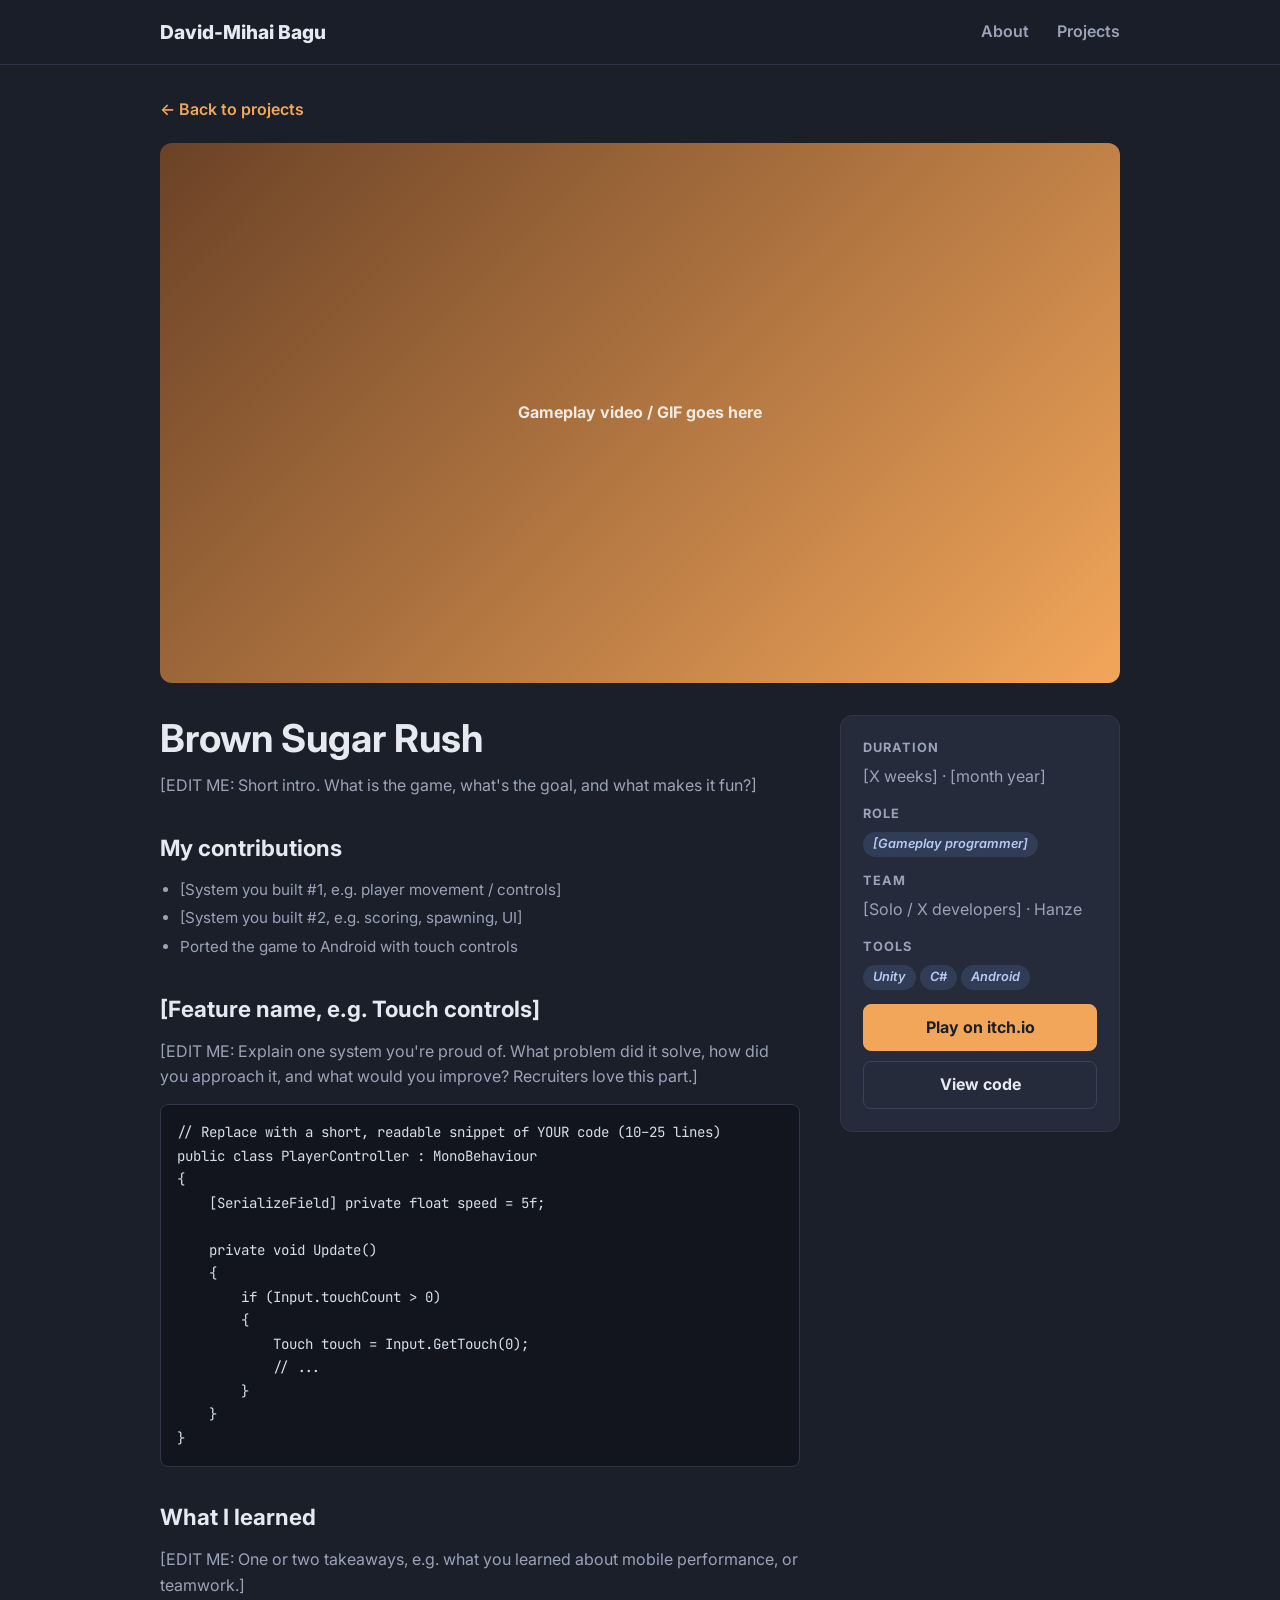
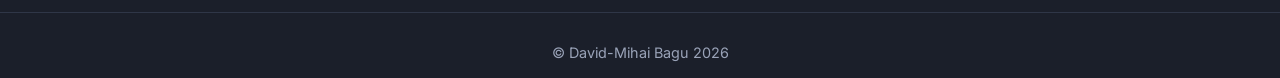
==== projects/brown-sugar-rush.html @ dc378e09 "Add files via upload" ====
<!DOCTYPE html>
<html lang="en">
<head>
  <meta charset="UTF-8">
  <meta name="viewport" content="width=device-width, initial-scale=1.0">
  <title>Brown Sugar Rush | David-Mihai Bagu</title>
  <link rel="preconnect" href="https://fonts.googleapis.com">
  <link href="https://fonts.googleapis.com/css2?family=Inter:wght@400;600;700;800&family=JetBrains+Mono&display=swap" rel="stylesheet">
  <!-- "../" because this page is inside the projects/ folder -->
  <link rel="stylesheet" href="../style.css">
</head>
<body>

  <header>
    <div class="container">
      <a href="../index.html" class="logo">David-Mihai Bagu</a>
      <nav>
        <a href="../index.html#about">About</a>
        <a href="../index.html#projects">Projects</a>
      </nav>
    </div>
  </header>

  <main class="container">
    <a class="back" href="../index.html#projects">← Back to projects</a>

    <!-- Replace this div with a video or GIF, for example:
         <video class="project-hero" src="../assets/video/brown-sugar-rush.mp4" autoplay muted loop playsinline></video>
         or a YouTube embed:
         <iframe class="project-hero" src="https://www.youtube.com/embed/VIDEO_ID" allowfullscreen></iframe> -->
    <div class="project-hero">Gameplay video / GIF goes here</div>

    <div class="project-layout">

      <!-- ===== Main content ===== -->
      <article>
        <h1>Brown Sugar Rush</h1>
        <p>[EDIT ME: Short intro. What is the game, what's the goal, and what makes it fun?]</p>

        <h2>My contributions</h2>
        <ul class="contrib">
          <li>[System you built #1, e.g. player movement / controls]</li>
          <li>[System you built #2, e.g. scoring, spawning, UI]</li>
          <li>Ported the game to Android with touch controls</li>
        </ul>

        <h2>[Feature name, e.g. Touch controls]</h2>
        <p>[EDIT ME: Explain one system you're proud of. What problem did it solve, how did you approach it, and what would you improve? Recruiters love this part.]</p>

        <pre><code>// Replace with a short, readable snippet of YOUR code (10–25 lines)
public class PlayerController : MonoBehaviour
{
    [SerializeField] private float speed = 5f;

    private void Update()
    {
        if (Input.touchCount > 0)
        {
            Touch touch = Input.GetTouch(0);
            // ...
        }
    }
}</code></pre>

        <h2>What I learned</h2>
        <p>[EDIT ME: One or two takeaways, e.g. what you learned about mobile performance, or teamwork.]</p>
      </article>

      <!-- ===== Info sidebar ===== -->
      <aside class="sidebar">
        <h3>Duration</h3>
        <p>[X weeks] · [month year]</p>

        <h3>Role</h3>
        <p><i class="tag">[Gameplay programmer]</i></p>

        <h3>Team</h3>
        <p>[Solo / X developers] · Hanze</p>

        <h3>Tools</h3>
        <p><i class="tag">Unity</i> <i class="tag">C#</i> <i class="tag">Android</i></p>

        <a class="btn primary" href="https://YOUR-NAME.itch.io/brown-sugar-rush" target="_blank">Play on itch.io</a>
        <a class="btn" href="https://github.com/YOUR-USERNAME/brown-sugar-rush" target="_blank">View code</a>
      </aside>

    </div>
  </main>

  <footer>
    <div class="container">
      <p>© David-Mihai Bagu 2026</p>
    </div>
  </footer>

</body>
</html>
---- style.css ----
/* ===== Colors & basics — change these to restyle the whole site ===== */
:root {
  --bg: #1b1f2a;
  --bg-card: #252b3a;
  --bg-card-hover: #2d3446;
  --text: #e6e9f0;
  --text-muted: #9aa3b8;
  --accent: #f2a65a;      /* main highlight color */
  --accent-2: #6c8cd5;    /* tags / secondary */
  --radius: 12px;
  --max-width: 1000px;
}

* { box-sizing: border-box; margin: 0; padding: 0; }

html { scroll-behavior: smooth; }

body {
  background: var(--bg);
  color: var(--text);
  font-family: "Inter", system-ui, -apple-system, "Segoe UI", sans-serif;
  line-height: 1.6;
}

a { color: var(--accent); text-decoration: none; }
a:hover { text-decoration: underline; }

img, video { max-width: 100%; display: block; }

.container {
  max-width: var(--max-width);
  margin: 0 auto;
  padding: 0 20px;
}

/* ===== Header / nav ===== */
header {
  position: sticky;
  top: 0;
  z-index: 10;
  background: rgba(27, 31, 42, 0.92);
  backdrop-filter: blur(8px);
  border-bottom: 1px solid #2f3647;
}

header .container {
  display: flex;
  align-items: center;
  justify-content: space-between;
  height: 64px;
}

.logo {
  font-weight: 800;
  font-size: 1.2rem;
  color: var(--text);
}
.logo:hover { text-decoration: none; color: var(--accent); }

nav a {
  color: var(--text-muted);
  margin-left: 24px;
  font-weight: 600;
}
nav a:hover { color: var(--text); text-decoration: none; }

/* ===== Sections ===== */
section { padding: 64px 0; }

h2.section-title {
  font-size: 1.8rem;
  margin-bottom: 28px;
  position: relative;
  display: inline-block;
}
h2.section-title::after {
  content: "";
  position: absolute;
  left: 0;
  bottom: -6px;
  width: 40%;
  height: 4px;
  border-radius: 2px;
  background: var(--accent);
}

/* ===== About ===== */
.about {
  display: grid;
  grid-template-columns: 220px 1fr;
  gap: 40px;
  align-items: start;
}

.about-photo {
  width: 220px;
  aspect-ratio: 1;
  border-radius: 50%;
  object-fit: cover;
  background: linear-gradient(135deg, var(--accent), var(--accent-2));
  border: 4px solid var(--bg-card);
}

.about p { margin-bottom: 14px; color: var(--text-muted); }
.about p strong { color: var(--text); }

.socials { display: flex; gap: 12px; margin: 18px 0; flex-wrap: wrap; }

.btn {
  display: inline-block;
  padding: 10px 18px;
  border-radius: 8px;
  font-weight: 700;
  background: var(--bg-card);
  color: var(--text);
  border: 1px solid #3a4258;
  transition: background 0.2s, transform 0.2s;
}
.btn:hover { background: var(--bg-card-hover); transform: translateY(-2px); text-decoration: none; }

.btn.primary { background: var(--accent); color: #1b1f2a; border-color: var(--accent); }
.btn.primary:hover { background: #f5b877; }

/* ===== Project cards ===== */
.projects {
  display: grid;
  grid-template-columns: repeat(auto-fill, minmax(300px, 1fr));
  gap: 24px;
}

.card {
  display: block;
  background: var(--bg-card);
  border-radius: var(--radius);
  overflow: hidden;
  color: var(--text);
  border: 1px solid #2f3647;
  transition: transform 0.25s, box-shadow 0.25s, border-color 0.25s;
}
.card:hover {
  transform: translateY(-6px);
  box-shadow: 0 12px 28px rgba(0, 0, 0, 0.35);
  border-color: var(--accent);
  text-decoration: none;
}

.card-thumb {
  aspect-ratio: 16 / 9;
  width: 100%;
  object-fit: cover;
  background: linear-gradient(135deg, #6b4226, var(--accent));
}

.card-body { padding: 18px 20px 22px; }
.card-body h3 { font-size: 1.3rem; margin-bottom: 8px; }
.card-body p { color: var(--text-muted); font-size: 0.95rem; margin-bottom: 12px; }

/* time / tools / role info row */
.meta {
  display: flex;
  flex-direction: column;
  gap: 6px;
  margin-bottom: 14px;
  font-size: 0.9rem;
  color: var(--text-muted);
}
.meta span { display: flex; gap: 8px; align-items: center; flex-wrap: wrap; }

.tag {
  display: inline-block;
  padding: 2px 10px;
  border-radius: 999px;
  font-size: 0.8rem;
  font-weight: 600;
  background: rgba(108, 140, 213, 0.18);
  color: #b9c9f0;
}

ul.contrib { padding-left: 20px; color: var(--text-muted); font-size: 0.95rem; }
ul.contrib li { margin-bottom: 4px; }

/* ===== Project page ===== */
.project-hero {
  aspect-ratio: 16 / 9;
  width: 100%;
  border-radius: var(--radius);
  background: linear-gradient(135deg, #6b4226, var(--accent));
  display: flex;
  align-items: center;
  justify-content: center;
  color: rgba(255, 255, 255, 0.85);
  font-weight: 700;
  margin-bottom: 32px;
  overflow: hidden;
}

.project-layout {
  display: grid;
  grid-template-columns: 1fr 280px;
  gap: 40px;
  align-items: start;
}

.project-layout h1 { font-size: 2.4rem; line-height: 1.2; margin-bottom: 12px; }
.project-layout h2 { font-size: 1.4rem; margin: 32px 0 12px; }
.project-layout p { color: var(--text-muted); margin-bottom: 14px; }

.sidebar {
  background: var(--bg-card);
  border-radius: var(--radius);
  padding: 22px;
  border: 1px solid #2f3647;
  position: sticky;
  top: 88px;
}
.sidebar h3 {
  font-size: 0.8rem;
  text-transform: uppercase;
  letter-spacing: 0.08em;
  color: var(--text-muted);
  margin: 14px 0 6px;
}
.sidebar h3:first-child { margin-top: 0; }
.sidebar .btn { display: block; text-align: center; margin-top: 10px; }

pre {
  background: #12151d;
  border: 1px solid #2f3647;
  border-radius: 8px;
  padding: 16px;
  overflow-x: auto;
  font-size: 0.88rem;
  margin-bottom: 14px;
}
code { font-family: "JetBrains Mono", Consolas, monospace; color: #d6deeb; }

.back { display: inline-block; margin: 32px 0 20px; font-weight: 600; }

/* ===== Footer ===== */
footer {
  border-top: 1px solid #2f3647;
  padding: 28px 0;
  text-align: center;
  color: var(--text-muted);
  font-size: 0.9rem;
}
footer .socials { justify-content: center; }

/* ===== Phones ===== */
@media (max-width: 760px) {
  .about { grid-template-columns: 1fr; }
  .about-photo { width: 160px; margin: 0 auto; }
  .project-layout { grid-template-columns: 1fr; }
  .sidebar { position: static; }
  nav a { margin-left: 14px; }
  .project-layout h1 { font-size: 1.9rem; }
}
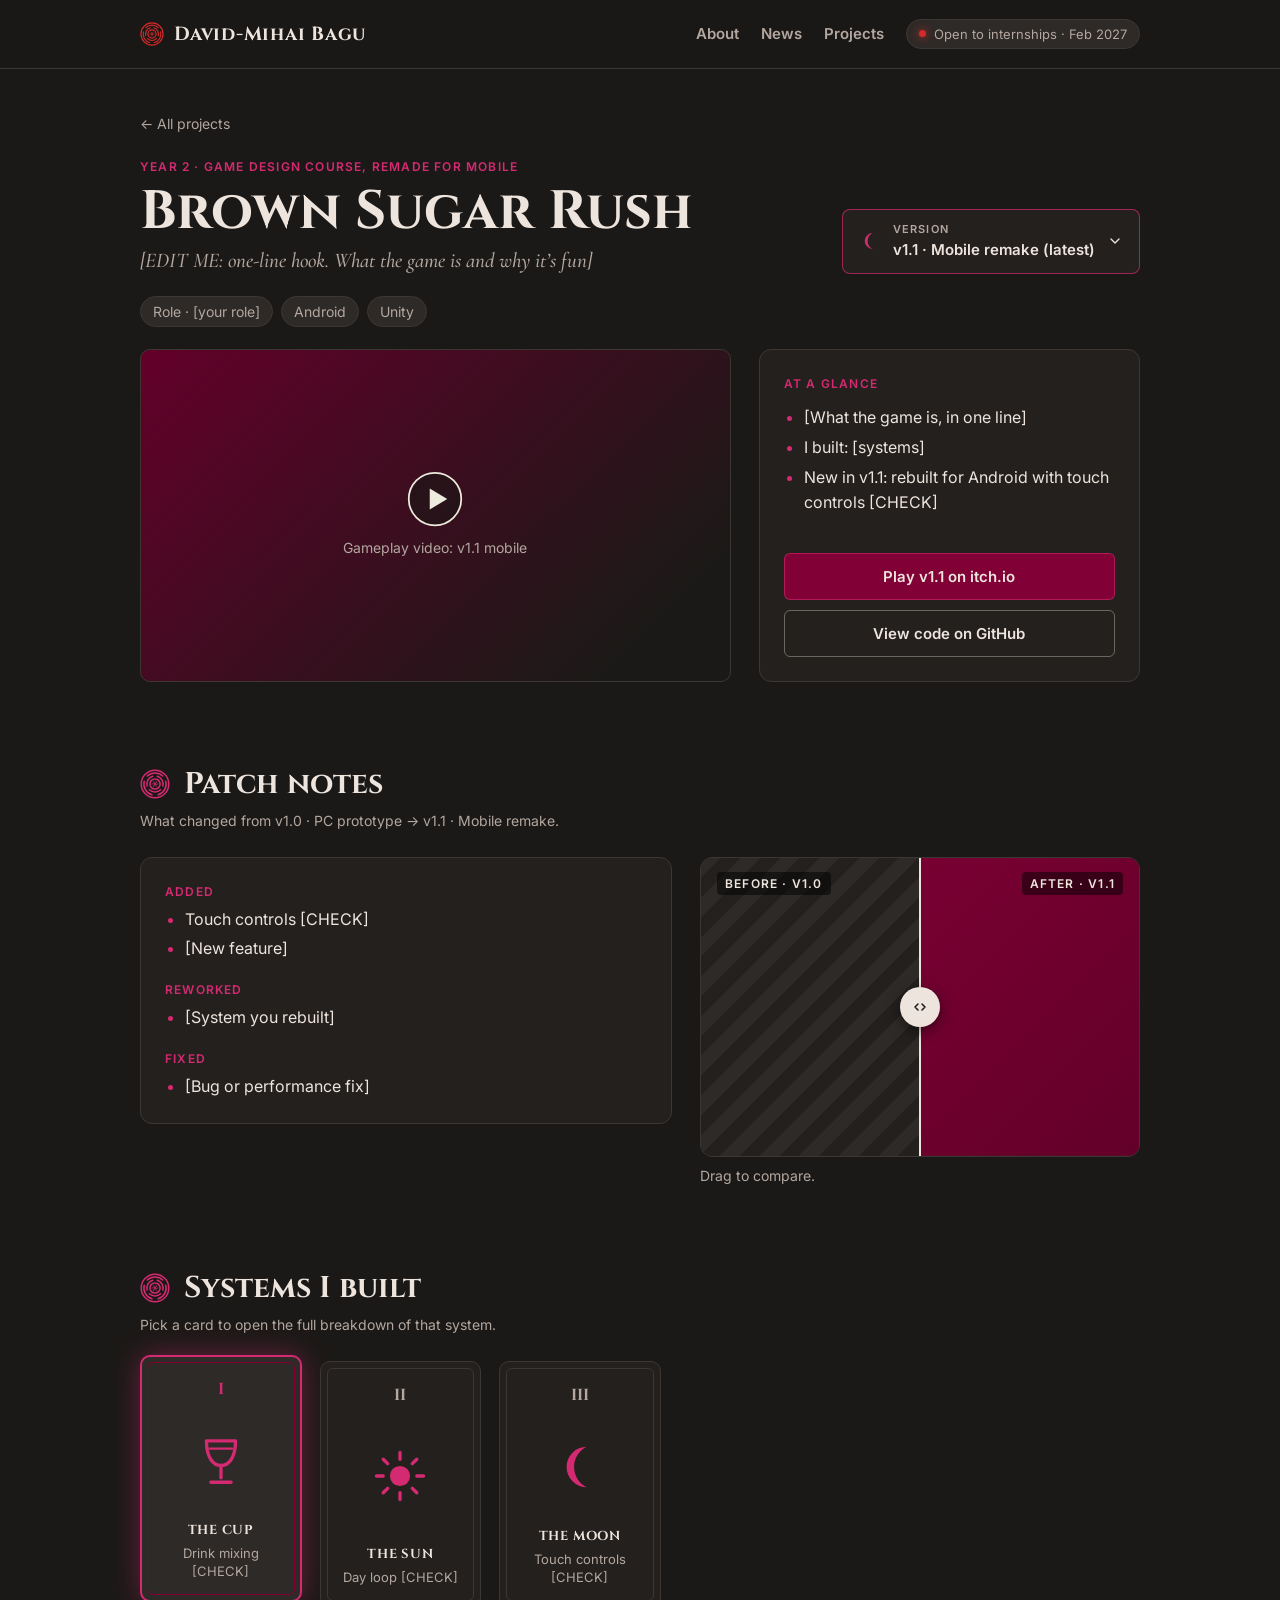
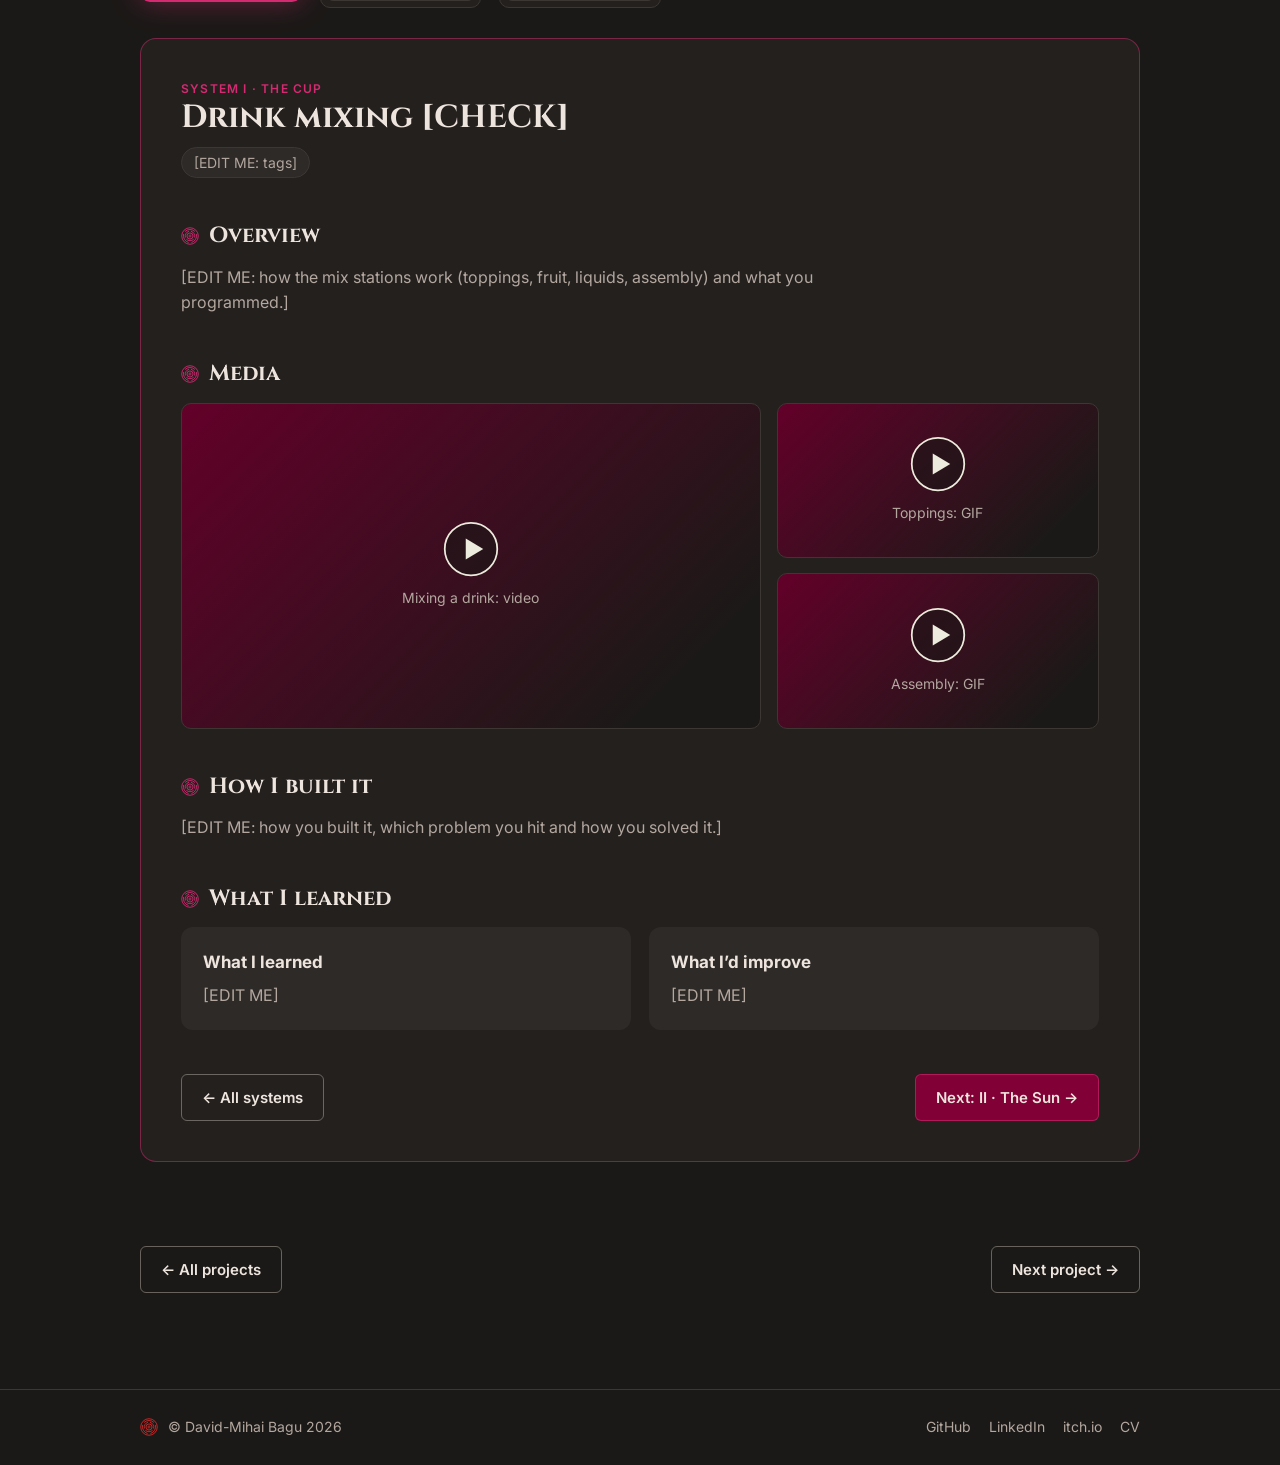
==== commit c1b11ac4: "Style Update" ====
--- a/projects/brown-sugar-rush.html
+++ b/projects/brown-sugar-rush.html
@@ -1,97 +1,23 @@
-<!DOCTYPE html>
+<!doctype html>
 <html lang="en">
 <head>
-  <meta charset="UTF-8">
-  <meta name="viewport" content="width=device-width, initial-scale=1.0">
-  <title>Brown Sugar Rush | David-Mihai Bagu</title>
+  <meta charset="utf-8">
+  <meta name="viewport" content="width=device-width, initial-scale=1, viewport-fit=cover">
+  <title>Project | David-Mihai Bagu</title>
+  <meta name="theme-color" content="#1B1717">
   <link rel="preconnect" href="https://fonts.googleapis.com">
-  <link href="https://fonts.googleapis.com/css2?family=Inter:wght@400;600;700;800&family=JetBrains+Mono&display=swap" rel="stylesheet">
-  <!-- "../" because this page is inside the projects/ folder -->
-  <link rel="stylesheet" href="../style.css">
+  <link rel="preconnect" href="https://fonts.gstatic.com" crossorigin>
+  <link rel="stylesheet" href="https://fonts.googleapis.com/css2?family=Cinzel:wght@400;700&family=Cormorant+Garamond:ital,wght@1,500&family=Inter:wght@400;600;700&family=JetBrains+Mono:wght@400&display=swap">
+  <link rel="stylesheet" href="../assets/css/site.css">
+  <script>window.ROOT = "../"; window.PROJECT_ID = "brown-sugar-rush";</script>
 </head>
 <body>
-
-  <header>
-    <div class="container">
-      <a href="../index.html" class="logo">David-Mihai Bagu</a>
-      <nav>
-        <a href="../index.html#about">About</a>
-        <a href="../index.html#projects">Projects</a>
-      </nav>
-    </div>
-  </header>
-
-  <main class="container">
-    <a class="back" href="../index.html#projects">← Back to projects</a>
-
-    <!-- Replace this div with a video or GIF, for example:
-         <video class="project-hero" src="../assets/video/brown-sugar-rush.mp4" autoplay muted loop playsinline></video>
-         or a YouTube embed:
-         <iframe class="project-hero" src="https://www.youtube.com/embed/VIDEO_ID" allowfullscreen></iframe> -->
-    <div class="project-hero">Gameplay video / GIF goes here</div>
-
-    <div class="project-layout">
-
-      <!-- ===== Main content ===== -->
-      <article>
-        <h1>Brown Sugar Rush</h1>
-        <p>[EDIT ME: Short intro. What is the game, what's the goal, and what makes it fun?]</p>
-
-        <h2>My contributions</h2>
-        <ul class="contrib">
-          <li>[System you built #1, e.g. player movement / controls]</li>
-          <li>[System you built #2, e.g. scoring, spawning, UI]</li>
-          <li>Ported the game to Android with touch controls</li>
-        </ul>
-
-        <h2>[Feature name, e.g. Touch controls]</h2>
-        <p>[EDIT ME: Explain one system you're proud of. What problem did it solve, how did you approach it, and what would you improve? Recruiters love this part.]</p>
-
-        <pre><code>// Replace with a short, readable snippet of YOUR code (10–25 lines)
-public class PlayerController : MonoBehaviour
-{
-    [SerializeField] private float speed = 5f;
-
-    private void Update()
-    {
-        if (Input.touchCount > 0)
-        {
-            Touch touch = Input.GetTouch(0);
-            // ...
-        }
-    }
-}</code></pre>
-
-        <h2>What I learned</h2>
-        <p>[EDIT ME: One or two takeaways, e.g. what you learned about mobile performance, or teamwork.]</p>
-      </article>
-
-      <!-- ===== Info sidebar ===== -->
-      <aside class="sidebar">
-        <h3>Duration</h3>
-        <p>[X weeks] · [month year]</p>
-
-        <h3>Role</h3>
-        <p><i class="tag">[Gameplay programmer]</i></p>
-
-        <h3>Team</h3>
-        <p>[Solo / X developers] · Hanze</p>
-
-        <h3>Tools</h3>
-        <p><i class="tag">Unity</i> <i class="tag">C#</i> <i class="tag">Android</i></p>
-
-        <a class="btn primary" href="https://YOUR-NAME.itch.io/brown-sugar-rush" target="_blank">Play on itch.io</a>
-        <a class="btn" href="https://github.com/YOUR-USERNAME/brown-sugar-rush" target="_blank">View code</a>
-      </aside>
-
-    </div>
-  </main>
-
-  <footer>
-    <div class="container">
-      <p>© David-Mihai Bagu 2026</p>
-    </div>
-  </footer>
-
+  <header id="site-header" class="site-header"></header>
+  <main class="wrap" id="page"></main>
+  <footer id="site-footer" class="site-footer"></footer>
+  <div class="modal-shade" id="modal-shade" hidden><div class="modal" role="dialog" aria-modal="true" aria-labelledby="modal-name" id="modal"></div></div>
+  <script src="../data/site.js"></script>
+  <script src="../assets/js/site.js"></script>
+  <script src="../assets/js/project.js"></script>
 </body>
 </html>
--- a/assets/css/site.css
+++ b/assets/css/site.css
@@ -0,0 +1,276 @@
+/* =====================================================================
+   David-Mihai Bagu – portfolio
+   Brand palette. Project pages shift the hue of these per game (see site.js).
+   ===================================================================== */
+:root {
+  --noir: #1B1717;
+  --noir-2: #231E1E;
+  --noir-3: #2E2727;
+  --line: #3D3333;
+  --cotton: #EDEBDD;
+  --cotton-muted: #B3AC9F;
+  --cherry: #810100;
+  --maroon: #630000;
+  --red: #D42A2A;
+  --brand: #D42A2A;          /* never hue-shifted: logo + status dot */
+  --code-k: #E46A6A;
+  --glow: rgba(212, 42, 42, 0.42);
+  --shade: rgba(10, 6, 6, 0.72);
+
+  --display: "Cinzel", "Trajan Pro", Georgia, serif;
+  --body: "Inter", system-ui, -apple-system, "Segoe UI", sans-serif;
+  --mono: "JetBrains Mono", ui-monospace, Consolas, monospace;
+  --flavor: "Cormorant Garamond", Georgia, serif;
+
+  --radius: 12px;
+  color-scheme: dark;
+}
+* { box-sizing: border-box; }
+[hidden] { display: none !important; }
+html { scroll-behavior: smooth; }
+@media (prefers-reduced-motion: reduce) { html { scroll-behavior: auto; } *, *::before, *::after { transition: none !important; animation: none !important; } }
+body { margin: 0; background: var(--noir); color: var(--cotton); font-family: var(--body); font-size: 16px; line-height: 1.6; }
+body::before { content: ""; position: fixed; inset: 0 0 auto; height: env(safe-area-inset-top, 0px); z-index: 30; background: var(--noir); }
+a { color: inherit; }
+button { font: inherit; color: inherit; }
+img, video { max-width: 100%; display: block; }
+:focus-visible { outline: 2px solid var(--red); outline-offset: 3px; border-radius: 6px; }
+
+.wrap { max-width: 1040px; margin: 0 auto; padding-left: max(20px, env(safe-area-inset-left, 0px)); padding-right: max(20px, env(safe-area-inset-right, 0px)); }
+
+/* ---------- header ---------- */
+.site-header { position: sticky; top: env(safe-area-inset-top, 0px); z-index: 20; background: color-mix(in srgb, var(--noir) 94%, transparent); backdrop-filter: blur(8px); border-bottom: 1px solid var(--line); }
+.site-header .wrap { display: flex; align-items: center; justify-content: space-between; gap: 16px; min-height: 68px; flex-wrap: wrap; padding-block: 10px; }
+.brand { display: flex; align-items: center; gap: 10px; text-decoration: none; font-family: var(--display); font-weight: 700; font-size: 19px; letter-spacing: .04em; }
+.brand svg { width: 24px; height: 24px; color: var(--brand); flex: none; }
+.nav { display: flex; align-items: center; gap: 22px; flex-wrap: wrap; font-weight: 600; font-size: 15px; }
+.nav a { color: var(--cotton-muted); text-decoration: none; }
+.nav a:hover { color: var(--cotton); }
+.pill-status { display: inline-flex; align-items: center; gap: 8px; padding: 4px 12px; border-radius: 999px; background: var(--noir-3); border: 1px solid var(--line); color: var(--cotton-muted); font-weight: 400; font-size: 13px; text-decoration: none; }
+.pill-status::before { content: ""; width: 7px; height: 7px; border-radius: 50%; background: var(--brand); box-shadow: 0 0 8px var(--brand); }
+
+/* ---------- shared ---------- */
+main { display: flex; flex-direction: column; gap: 84px; padding-block: 44px 96px; }
+.eyebrow { font-size: 12px; font-weight: 600; letter-spacing: .1em; text-transform: uppercase; color: var(--red); margin: 0; }
+.muted { color: var(--cotton-muted); }
+.small { font-size: 14px; line-height: 1.5; }
+.section-title { display: flex; align-items: center; gap: 14px; margin: 0; font-family: var(--display); font-weight: 700; font-size: clamp(24px, 3.4vw, 30px); line-height: 1.2; text-wrap: balance; }
+.section-title svg { width: 30px; height: 30px; color: var(--red); flex: none; }
+.section-head { display: flex; flex-direction: column; gap: 8px; margin-bottom: 26px; }
+.section-head p { margin: 0; }
+.chips { display: flex; flex-wrap: wrap; gap: 8px; }
+.chip { display: inline-flex; align-items: center; padding: 4px 12px; border-radius: 999px; background: var(--noir-3); border: 1px solid var(--line); color: var(--cotton-muted); font-size: 14px; line-height: 1.5; white-space: nowrap; }
+.chip.accent { border-color: color-mix(in srgb, var(--red) 60%, transparent); color: var(--cotton); }
+button.chip { cursor: pointer; }
+button.chip:hover { border-color: var(--red); color: var(--cotton); }
+.btn { display: inline-flex; align-items: center; justify-content: center; gap: 8px; padding: 12px 20px; border-radius: 6px; font-weight: 600; font-size: 15px; line-height: 1.4; text-decoration: none; cursor: pointer; border: 1px solid rgba(179, 172, 159, .5); background: transparent; color: var(--cotton); transition: transform .15s, background .15s, border-color .15s, box-shadow .15s; }
+.btn:hover { transform: translateY(-2px); border-color: var(--cotton); }
+.btn.primary { background: var(--cherry); border-color: color-mix(in srgb, var(--red) 60%, transparent); }
+.btn.primary:hover { background: color-mix(in srgb, var(--cherry) 88%, var(--cotton)); box-shadow: 0 6px 22px var(--glow); }
+.btn-row { display: flex; flex-wrap: wrap; gap: 10px; }
+.card { background: var(--noir-2); border: 1px solid var(--line); border-radius: var(--radius); }
+.bullets { margin: 0; padding-left: 20px; display: flex; flex-direction: column; gap: 4px; }
+.bullets li::marker { color: var(--red); }
+.empty { padding: 24px; color: var(--cotton-muted); }
+
+/* media */
+.media { margin: 0; position: relative; aspect-ratio: 16 / 9; max-width: 100%; border-radius: 10px; overflow: hidden; background: linear-gradient(135deg, var(--maroon), var(--noir) 85%); display: flex; flex-direction: column; align-items: center; justify-content: center; gap: 10px; border: 1px solid var(--line); color: var(--cotton-muted); font-size: 14px; text-align: center; padding: 12px; }
+.media svg { width: 56px; height: 56px; }
+.media.filled { padding: 0; background: var(--noir); }
+.media.filled img, .media.filled video, .media.filled iframe { width: 100%; height: 100%; object-fit: cover; border: 0; }
+.media.filled figcaption { position: absolute; left: 10px; bottom: 10px; background: rgba(0,0,0,.6); color: var(--cotton); padding: 3px 10px; border-radius: 6px; font-size: 13px; pointer-events: none; }
+
+/* ---------- footer & toast ---------- */
+.site-footer { border-top: 1px solid var(--line); }
+.site-footer .wrap { display: flex; align-items: center; justify-content: space-between; gap: 16px; flex-wrap: wrap; padding-block: 26px; }
+.site-footer .left { display: flex; align-items: center; gap: 10px; font-size: 14px; color: var(--cotton-muted); }
+.site-footer .left svg { width: 18px; height: 18px; color: var(--brand); }
+.site-footer .links { display: flex; gap: 18px; flex-wrap: wrap; font-size: 14px; }
+.site-footer .links a { color: var(--cotton-muted); text-decoration: none; }
+.site-footer .links a:hover { color: var(--cotton); }
+.toast { position: fixed; left: 50%; bottom: calc(24px + env(safe-area-inset-bottom, 0px)); transform: translateX(-50%); z-index: 50; background: var(--noir-3); border: 1px solid var(--red); color: var(--cotton); padding: 10px 16px; border-radius: 8px; font-size: 14px; box-shadow: 0 10px 30px rgba(0,0,0,.5); max-width: calc(100vw - 32px); }
+
+/* =====================================================================
+   HOMEPAGE
+   ===================================================================== */
+.intro { display: grid; grid-template-columns: minmax(0, 1fr) 260px; gap: 48px; align-items: center; }
+.intro h1 { margin: 6px 0 4px; font-family: var(--display); font-weight: 700; font-size: clamp(36px, 6vw, 58px); line-height: 1.05; text-wrap: balance; }
+.intro .tagline { margin: 0 0 18px; font-family: var(--flavor); font-style: italic; font-weight: 500; font-size: 22px; color: var(--cotton-muted); }
+.intro .about { display: flex; flex-direction: column; gap: 12px; max-width: 62ch; }
+.intro .about p { margin: 0; color: var(--cotton-muted); }
+.intro .about strong { color: var(--cotton); font-weight: 600; }
+.intro .btn-row { margin-top: 22px; }
+.portrait { position: relative; aspect-ratio: 150 / 230; max-width: 100%; padding: 8px; border-radius: 14px; background: var(--noir-2); border: 2px solid var(--red); box-shadow: 0 0 34px var(--glow); }
+.portrait .inner { height: 100%; border: 1px solid var(--cherry); border-radius: 8px; display: flex; flex-direction: column; align-items: center; justify-content: space-between; padding: 16px 10px; overflow: hidden; text-align: center; }
+.portrait .num, .portrait .ttl { font-family: var(--display); font-weight: 700; letter-spacing: .08em; }
+.portrait .num { color: var(--red); }
+.portrait .ttl { font-size: 14px; text-transform: uppercase; }
+.portrait .photo { width: 100%; flex: 1; margin: 12px 0; border-radius: 6px; overflow: hidden; display: grid; place-items: center; }
+.portrait .photo img { width: 100%; height: 100%; object-fit: cover; }
+.portrait .photo svg { width: 96px; height: 96px; color: var(--red); }
+
+.copy-email { font-family: var(--mono); font-size: 14px; }
+
+/* news */
+.news { display: flex; flex-direction: column; gap: 12px; }
+.news-item { display: grid; grid-template-columns: 110px minmax(0, 1fr) auto; gap: 18px; align-items: center; padding: 16px 20px; border-radius: var(--radius); background: var(--noir-2); border: 1px solid var(--line); text-decoration: none; transition: border-color .15s, transform .15s, box-shadow .15s; }
+.news-item:hover { border-color: var(--item-accent, var(--red)); transform: translateX(4px); box-shadow: 0 0 22px color-mix(in srgb, var(--item-accent, var(--red)) 35%, transparent); }
+.news-item time { font-size: 13px; color: var(--cotton-muted); font-variant-numeric: tabular-nums; }
+.news-item .what { display: flex; flex-direction: column; min-width: 0; }
+.news-item .what b { font-weight: 600; }
+.news-item .what span { font-size: 14px; color: var(--cotton-muted); }
+.news-item .tag { font-size: 12px; font-weight: 600; letter-spacing: .08em; text-transform: uppercase; color: var(--item-accent, var(--red)); white-space: nowrap; }
+
+/* project grid */
+.projects { display: grid; grid-template-columns: repeat(auto-fill, minmax(min(300px, 100%), 1fr)); gap: 22px; }
+.pcard { display: flex; flex-direction: column; text-decoration: none; background: var(--noir-2); border: 1px solid var(--line); border-radius: var(--radius); overflow: hidden; transition: transform .2s, border-color .2s, box-shadow .2s; }
+.pcard:hover, .pcard:focus-visible { transform: translateY(-6px); border-color: var(--pc-accent); box-shadow: 0 0 30px var(--pc-glow); }
+.pcard .cover { position: relative; aspect-ratio: 16 / 9; background: linear-gradient(135deg, var(--pc-deep), var(--noir) 85%); display: grid; place-items: center; }
+.pcard .cover img { width: 100%; height: 100%; object-fit: cover; position: absolute; inset: 0; }
+.pcard .cover svg { width: 64px; height: 64px; color: var(--pc-accent); opacity: .9; }
+.pcard .cover .badge { position: absolute; top: 10px; left: 10px; font-size: 11px; font-weight: 600; letter-spacing: .08em; text-transform: uppercase; padding: 3px 9px; border-radius: 999px; background: rgba(0,0,0,.55); color: var(--cotton); }
+.pcard .body { padding: 18px 20px 22px; display: flex; flex-direction: column; gap: 8px; flex: 1; }
+.pcard h3 { margin: 0; font-family: var(--display); font-weight: 700; font-size: 21px; line-height: 1.25; }
+.pcard .meta { font-size: 13px; color: var(--cotton-muted); }
+.pcard p { margin: 0; font-size: 15px; color: var(--cotton-muted); }
+.pcard .chips { margin-top: auto; padding-top: 8px; }
+.pcard .chip { font-size: 13px; padding: 2px 10px; }
+
+/* contact band */
+.contact { padding: clamp(24px, 4vw, 40px); display: grid; grid-template-columns: minmax(0, 1fr) auto; gap: 24px; align-items: center; border-color: color-mix(in srgb, var(--red) 50%, transparent); }
+.contact h2 { margin: 0 0 6px; font-family: var(--display); font-size: clamp(22px, 3vw, 28px); }
+.contact p { margin: 0; color: var(--cotton-muted); }
+
+/* =====================================================================
+   PROJECT PAGE
+   ===================================================================== */
+.crumb { font-size: 14px; color: var(--cotton-muted); text-decoration: none; }
+.crumb:hover { color: var(--cotton); }
+.hero { display: flex; flex-direction: column; gap: 22px; }
+.title-row { display: flex; align-items: flex-end; justify-content: space-between; gap: 24px; flex-wrap: wrap; }
+.title-col { display: flex; flex-direction: column; gap: 6px; min-width: 0; flex: 1 1 420px; }
+.title-col h1 { margin: 0; font-family: var(--display); font-weight: 700; font-size: clamp(34px, 6vw, 54px); line-height: 1.08; text-wrap: balance; }
+.hook { margin: 0; font-family: var(--flavor); font-style: italic; font-weight: 500; font-size: 21px; line-height: 1.3; color: var(--cotton-muted); }
+
+.version { position: relative; flex: 0 0 auto; }
+.version-btn { display: flex; align-items: center; gap: 12px; min-width: 280px; max-width: 100%; padding: 11px 16px; text-align: left; cursor: pointer; background: var(--noir-2); border: 1px solid color-mix(in srgb, var(--red) 70%, transparent); border-radius: 8px; transition: box-shadow .15s, background .15s; }
+.version-btn:hover, .version-btn[aria-expanded="true"] { background: var(--noir-3); box-shadow: 0 0 22px var(--glow); }
+.version-btn.static { cursor: default; }
+.version-btn.static:hover { box-shadow: none; background: var(--noir-2); }
+.version-btn .moon { width: 22px; height: 22px; color: var(--red); flex: none; }
+.version-btn .vtext { display: flex; flex-direction: column; flex: 1; min-width: 0; }
+.version-btn .vlabel { font-size: 11px; font-weight: 600; letter-spacing: .1em; text-transform: uppercase; color: var(--cotton-muted); }
+.version-btn .vname { font-weight: 600; font-size: 15px; }
+.version-btn .chev { width: 16px; height: 16px; flex: none; transition: transform .2s; }
+.version-btn[aria-expanded="true"] .chev { transform: rotate(180deg); }
+.version-menu { position: absolute; right: 0; top: calc(100% + 8px); z-index: 15; width: min(340px, calc(100vw - 32px)); background: var(--noir-2); border: 1px solid color-mix(in srgb, var(--red) 70%, transparent); border-radius: 10px; padding: 8px; box-shadow: 0 18px 44px rgba(0, 0, 0, .6); display: flex; flex-direction: column; gap: 4px; }
+.version-item { display: flex; align-items: center; justify-content: space-between; gap: 10px; width: 100%; text-align: left; padding: 11px 14px; border-radius: 6px; border: 0; background: transparent; cursor: pointer; }
+.version-item:hover:not([disabled]), .version-item[aria-current="true"] { background: var(--noir-3); }
+.version-item[disabled] { opacity: .45; cursor: not-allowed; }
+.version-item .vn { font-weight: 600; font-size: 15px; display: block; }
+.version-item .vd { font-size: 13px; color: var(--cotton-muted); display: block; }
+.version-item .tick { color: var(--red); font-weight: 700; }
+.version-foot { border-top: 1px solid var(--line); margin-top: 4px; padding: 10px 14px 6px; font-size: 13px; color: var(--cotton-muted); }
+
+.overview-row { display: grid; grid-template-columns: minmax(0, 1.55fr) minmax(0, 1fr); gap: 28px; }
+.glance { padding: 24px; display: flex; flex-direction: column; justify-content: space-between; gap: 20px; }
+.glance .links { display: flex; flex-direction: column; gap: 10px; }
+
+.patch-row { display: grid; grid-template-columns: minmax(0, 1fr) minmax(0, 440px); gap: 28px; align-items: start; }
+.notes { padding: 24px; display: flex; flex-direction: column; gap: 18px; }
+.compare-col { display: flex; flex-direction: column; gap: 8px; }
+.compare { position: relative; aspect-ratio: 22 / 15; max-width: 100%; border-radius: var(--radius); overflow: hidden; border: 1px solid var(--line); user-select: none; }
+.compare .layer { position: absolute; inset: 0; display: flex; align-items: flex-start; padding: 14px 16px; font-size: 12px; font-weight: 600; letter-spacing: .1em; text-transform: uppercase; background-size: cover; background-position: center; }
+.compare .before { background-color: var(--noir-3); background-image: repeating-linear-gradient(135deg, var(--noir-3) 0 14px, var(--noir-2) 14px 28px); }
+.compare .after { background-color: var(--cherry); background-image: linear-gradient(135deg, var(--cherry), var(--maroon)); justify-content: flex-end; clip-path: inset(0 0 0 var(--pos, 50%)); }
+.compare .layer span { background: rgba(0,0,0,.5); padding: 2px 8px; border-radius: 4px; }
+.compare .divider { position: absolute; top: 0; bottom: 0; left: var(--pos, 50%); width: 2px; margin-left: -1px; background: var(--cotton); pointer-events: none; }
+.compare .handle { position: absolute; top: 50%; left: var(--pos, 50%); width: 40px; height: 40px; margin: -20px 0 0 -20px; border-radius: 50%; background: var(--cotton); color: var(--noir); display: grid; place-items: center; pointer-events: none; box-shadow: 0 4px 14px rgba(0,0,0,.5); }
+.compare input { position: absolute; inset: 0; width: 100%; height: 100%; opacity: 0; cursor: ew-resize; margin: 0; }
+.original-note { padding: 24px; display: flex; gap: 16px; align-items: center; }
+.original-note svg { width: 36px; height: 36px; color: var(--red); flex: none; }
+.original-note p { margin: 0; }
+
+.tabs { margin-bottom: 30px; display: grid; grid-template-columns: repeat(auto-fill, minmax(140px, 1fr)); gap: 18px; max-width: 700px; }
+.tarot { position: relative; aspect-ratio: 150 / 230; max-width: 100%; padding: 6px; border-radius: 10px; cursor: pointer; text-align: center; background: var(--noir-2); border: 1px solid var(--line); transition: transform .2s, border-color .2s, box-shadow .2s, background .2s; }
+.tarot .inner { height: 100%; border: 1px solid var(--line); border-radius: 6px; display: flex; flex-direction: column; align-items: center; justify-content: space-between; padding: 14px 8px; }
+.tarot .num { font-family: var(--display); font-weight: 700; font-size: 16px; color: var(--cotton-muted); }
+.tarot svg { width: 56px; height: 56px; color: var(--red); }
+.tarot .names { display: flex; flex-direction: column; gap: 4px; }
+.tarot .ttl { font-family: var(--display); font-weight: 700; font-size: 13px; letter-spacing: .06em; text-transform: uppercase; }
+.tarot .sys { font-size: 13px; color: var(--cotton-muted); line-height: 1.35; }
+.tarot:hover:not([disabled]), .tarot[aria-selected="true"] { transform: translateY(-6px); border-color: var(--red); box-shadow: 0 0 28px var(--glow); background: var(--noir-3); }
+.tarot[aria-selected="true"] { border-width: 2px; padding: 5px; }
+.tarot[aria-selected="true"] .inner { border-color: var(--cherry); }
+.tarot[aria-selected="true"] .num { color: var(--red); }
+.tarot[disabled] { cursor: not-allowed; opacity: .38; }
+.tarot.placeholder { cursor: default; opacity: .55; border-style: dashed; }
+.tarot.placeholder:hover { transform: none; box-shadow: none; border-color: var(--line); background: var(--noir-2); }
+
+.system { padding: clamp(20px, 4vw, 40px); border-color: color-mix(in srgb, var(--red) 50%, transparent); border-radius: 16px; display: flex; flex-direction: column; gap: 44px; scroll-margin-top: 90px; }
+.sys-head h2 { margin: 2px 0 10px; font-family: var(--display); font-weight: 700; font-size: clamp(26px, 4vw, 32px); line-height: 1.15; }
+.part { display: flex; flex-direction: column; gap: 14px; }
+.part h3 { display: flex; align-items: center; gap: 10px; margin: 0; font-family: var(--display); font-weight: 700; font-size: 22px; line-height: 1.3; }
+.part h3 svg { width: 18px; height: 18px; color: var(--red); }
+.part p { margin: 0; max-width: 68ch; }
+.media-row { display: grid; grid-template-columns: minmax(0, 1.8fr) minmax(0, 1fr); gap: 16px; }
+.media-row.single { grid-template-columns: minmax(0, 1fr); max-width: 720px; }
+.media-row .side { display: grid; gap: 15px; }
+.media-row .side .media { aspect-ratio: auto; height: 100%; min-height: 120px; }
+
+.diagram-scroll { overflow-x: auto; border-radius: var(--radius); border: 1px solid var(--line); background: var(--noir); }
+.diagram { display: block; width: 100%; min-width: 660px; height: auto; }
+.diagram .edge { stroke: var(--cotton-muted); stroke-width: 2; fill: none; stroke-linecap: round; }
+.diagram .arrow { fill: var(--cotton-muted); }
+.diagram .elabel { font-family: var(--mono); font-size: 11px; fill: var(--cotton-muted); }
+.diagram .node { cursor: pointer; outline: none; }
+.diagram .node rect { fill: var(--noir-2); stroke: var(--line); stroke-width: 1; transition: stroke .15s, fill .15s; }
+.diagram .node.builtin rect { stroke-dasharray: 5 4; }
+.diagram .node .cls { font-family: var(--mono); font-size: 13px; fill: var(--cotton); }
+.diagram .node .role { font-family: var(--body); font-size: 12.5px; fill: var(--cotton-muted); }
+.diagram .node:hover rect, .diagram .node:focus-visible rect { stroke: var(--red); stroke-width: 2; fill: var(--noir-3); filter: drop-shadow(0 0 10px var(--glow)); }
+.diagram .node.key rect { stroke: var(--red); stroke-width: 2; }
+.diagram-hint { display: flex; align-items: center; gap: 8px; }
+.diagram-hint .dot { width: 8px; height: 8px; border-radius: 50%; background: var(--red); box-shadow: 0 0 8px var(--red); flex: none; }
+
+pre.code { margin: 0; padding: 18px; background: var(--noir); border: 1px solid var(--line); border-radius: 10px; overflow-x: auto; font-family: var(--mono); font-size: 13px; line-height: 1.6; color: var(--cotton); font-variant-ligatures: none; }
+.tok-k { color: var(--code-k); }
+.tok-t { color: #E8C9A0; }
+.tok-s { color: #C9D7A6; }
+.tok-n { color: #F0A273; }
+.tok-c { color: #8D857B; font-style: italic; }
+
+.learn-row { display: grid; grid-template-columns: repeat(2, minmax(0, 1fr)); gap: 18px; }
+.learn-row .card { background: var(--noir-3); border: 0; padding: 22px; }
+.learn-row h4 { margin: 0 0 6px; font-size: 17px; }
+.sys-nav { display: flex; justify-content: space-between; gap: 12px; flex-wrap: wrap; }
+
+.modal-shade { position: fixed; inset: 0; z-index: 40; background: var(--shade); backdrop-filter: blur(3px); display: grid; place-items: center; padding: max(16px, env(safe-area-inset-top, 0px)) max(16px, env(safe-area-inset-right, 0px)) max(16px, env(safe-area-inset-bottom, 0px)) max(16px, env(safe-area-inset-left, 0px)); }
+.modal { width: min(820px, 100%); max-height: 100%; overflow: auto; background: var(--noir-2); border: 1px solid color-mix(in srgb, var(--red) 60%, transparent); border-radius: 14px; box-shadow: 0 24px 60px rgba(0,0,0,.6); animation: pop .18s ease-out; }
+@keyframes pop { from { transform: translateY(8px) scale(.98); opacity: .6; } to { transform: none; opacity: 1; } }
+.modal-top { display: flex; align-items: center; justify-content: space-between; gap: 12px; padding: 16px 20px 16px 24px; border-bottom: 1px solid var(--line); position: sticky; top: 0; background: var(--noir-2); z-index: 1; }
+.modal-title { display: flex; align-items: center; gap: 10px; flex-wrap: wrap; min-width: 0; }
+.modal-title svg { width: 20px; height: 20px; color: var(--red); flex: none; }
+.modal-title h3 { margin: 0; font-size: 18px; font-family: var(--mono); font-weight: 400; overflow-wrap: anywhere; }
+.close { border: 0; background: transparent; color: var(--cotton-muted); font-size: 22px; line-height: 1; width: 40px; height: 40px; border-radius: 8px; cursor: pointer; flex: none; }
+.close:hover { background: var(--noir-3); color: var(--cotton); }
+.modal-body { display: grid; grid-template-columns: minmax(0, 1fr) 250px; gap: 24px; padding: 24px; }
+.modal-body .col { display: flex; flex-direction: column; gap: 10px; min-width: 0; }
+.modal-body .info { display: flex; flex-direction: column; gap: 18px; }
+.modal-body .info section { display: flex; flex-direction: column; gap: 6px; }
+.modal-body .info p { margin: 0; }
+.builtin-note { padding: 18px; border: 1px dashed var(--line); border-radius: 10px; }
+
+/* ---------- small screens ---------- */
+@media (max-width: 760px) {
+  .intro, .overview-row, .patch-row, .media-row, .learn-row, .modal-body, .contact { grid-template-columns: minmax(0, 1fr); }
+  .intro .portrait { max-width: 220px; order: -1; }
+  .version, .version-btn { width: 100%; min-width: 0; }
+  .version-menu { left: 0; right: auto; }
+  .nav { gap: 14px; font-size: 14px; }
+  .site-header { position: static; }
+  .media-row .side { grid-template-columns: 1fr 1fr; }
+  .media-row .side .media { aspect-ratio: 16 / 9; height: auto; }
+  .news-item { grid-template-columns: minmax(0, 1fr); gap: 4px; }
+  .system { scroll-margin-top: 12px; }
+}
